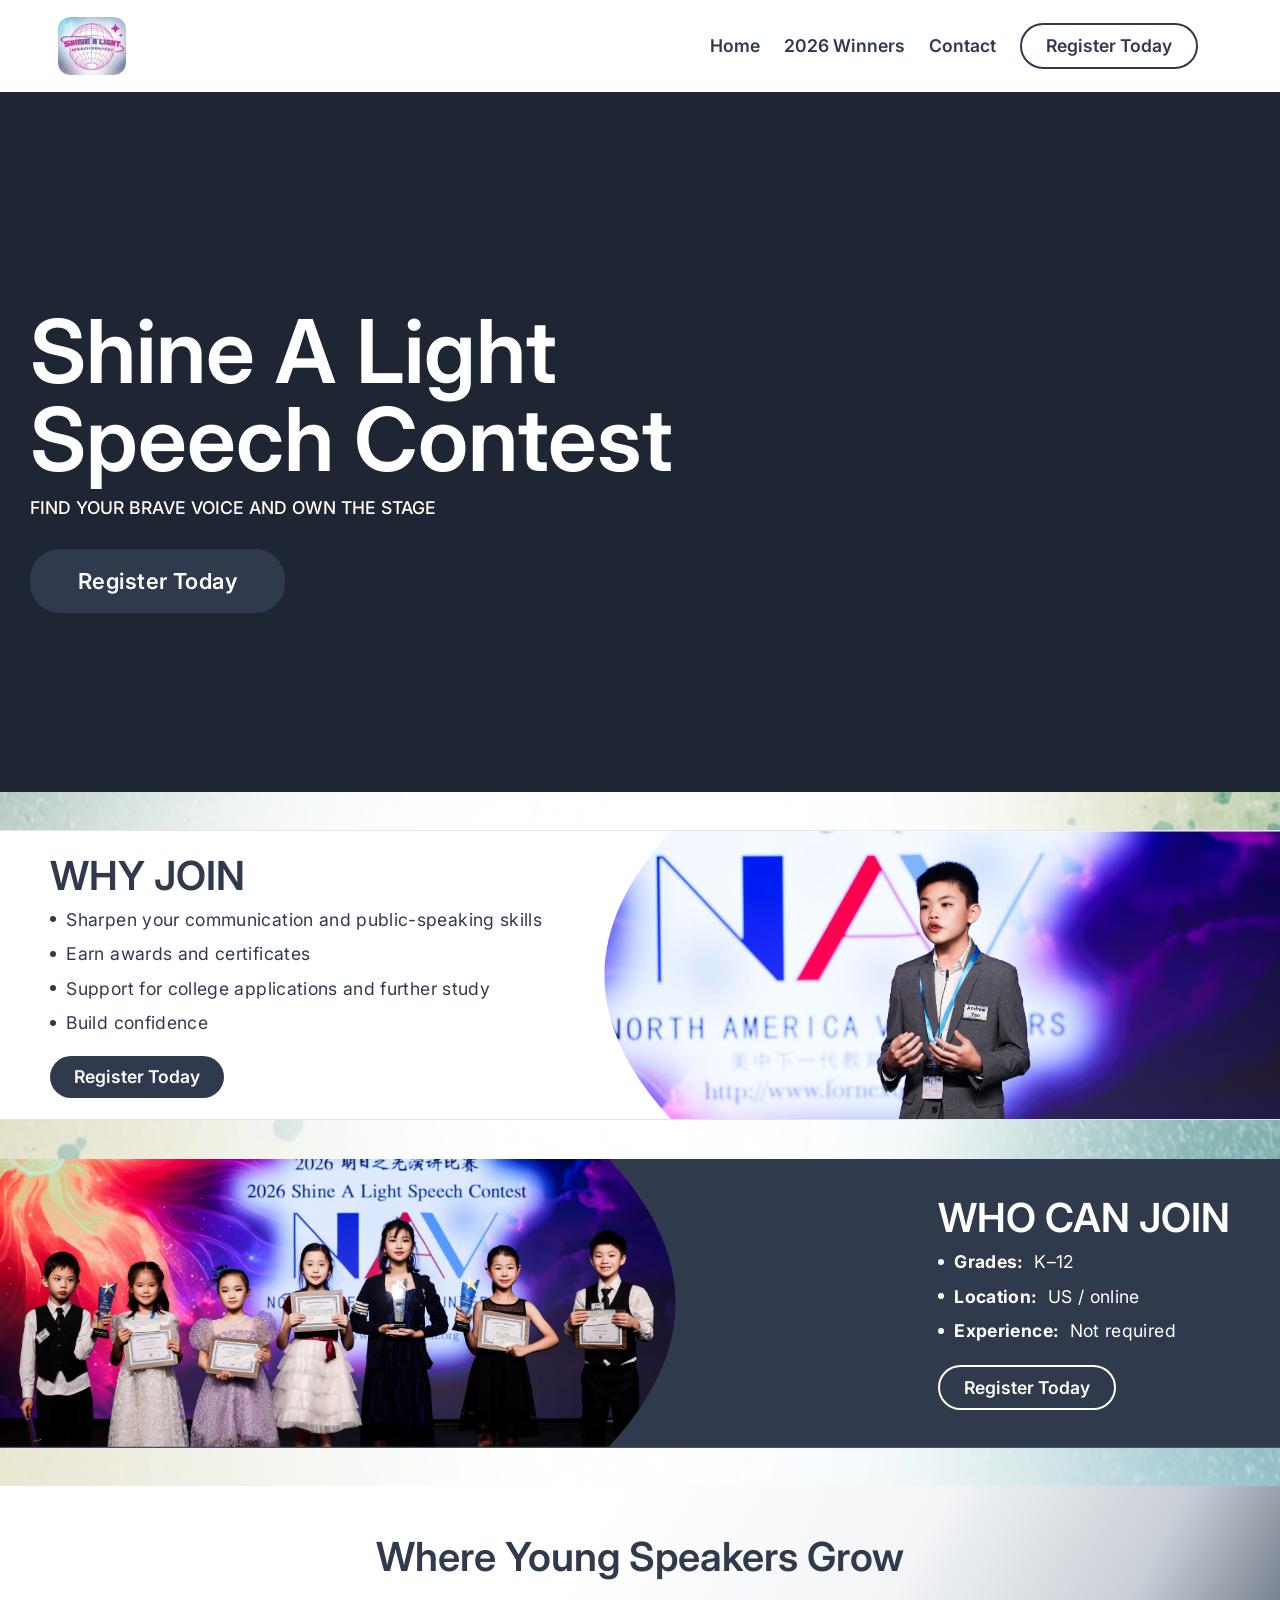
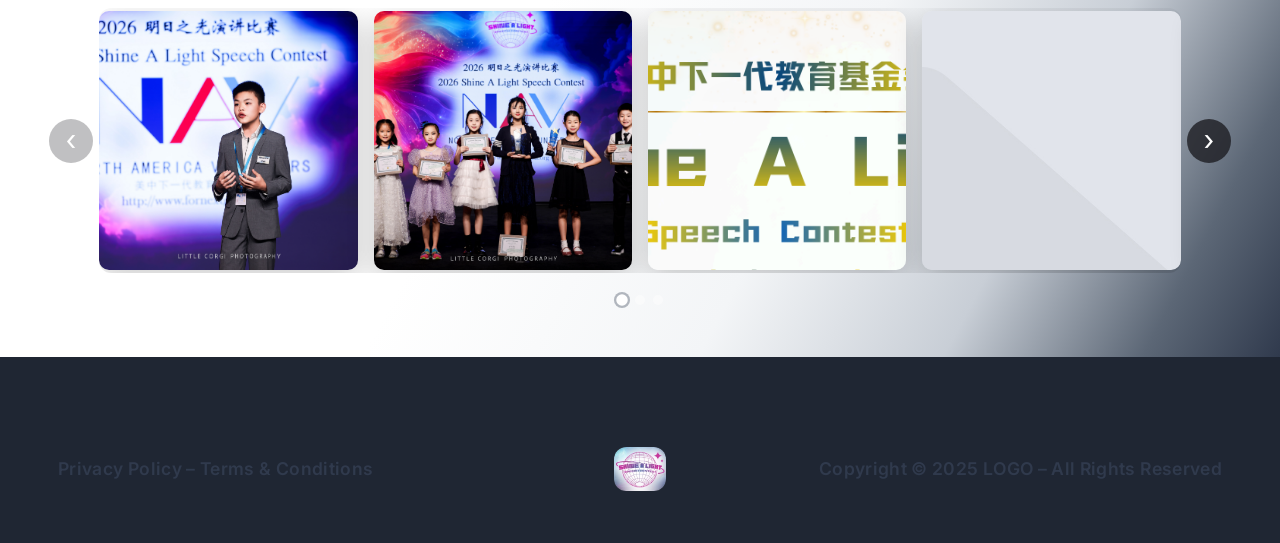
==== index.html @ bc873f7a "Initial commit" ====
<!DOCTYPE html>
<html lang="en">

<head>
  <meta charset="UTF-8" />
  <meta name="viewport" content="width=device-width, initial-scale=1.0" />
  <link rel="icon" type="image/png" href="img/favicon.png" />
  <title>HOME</title>
  <link rel="stylesheet" href="css/style.css" />
</head>

<body>
  <div class="wrapper">
    <header class="header">
      <div class="header__container">
        <a href="index.html" class="header__logo logo"><img src="img/logo.png" alt="2026 Shine A Light Speech Contest" /></a>
        <div class="header__navigation">
          <div class="header__menu menu">
            <nav class="menu__body">
              <nav class="menu__body">
                <ul class="menu__list">
                  <li class="menu__item"><a href="index.html" class="menu__link">Home</a></li>
                  <li class="menu__item"><a href="winners.html" class="menu__link">2026 Winners</a></li>
                  <li class="menu__item"><a href="contact.html" class="menu__link">Contact</a></li>
                </ul>
                <a href="#" class="actions-header__button">Register Today</a>
              </nav>
          </div>
          <div class="header__actions actions-header">
            <button type="button" class="menu__icon icon-menu"><span></span></button>
          </div>
        </div>
      </div>
    </header>
    <main class="page">
      <section class="page__main main">
        <div class="main__media" aria-hidden="true">
          <video class="main__video" autoplay muted loop playsinline preload="auto">
            <source src="videos/highlights.mp4" type="video/mp4" />
          </video>
        </div>
        <div class="main__container">
          <h1 class="main__title">Shine A Light<br />Speech Contest</h1>
          <h3 class="main__caption">Find your brave voice and own the stage</h3>
          <a href="#" class="main__button">Register Today</a>
        </div>
      </section>
      <section class="page__about about">
        <svg class="about__clip-svg" aria-hidden="true" focusable="false" width="0" height="0">
          <defs>
            <clipPath id="about-curve-split" clipPathUnits="objectBoundingBox">
              <path d="M 0.18 0 Q 0 0.5 0.18 1 L 1 1 L 1 0 Z" />
            </clipPath>
          </defs>
        </svg>
        <div class="about__split">
          <div class="about__text-panel">
            <div class="about__content">
              <h2 class="about__title title">WHY JOIN</h2>
              <div class="about__text">
                <ul class="about__list">
                  <li>Sharpen your communication and public-speaking skills</li>
                  <li>Earn awards and certificates</li>
                  <li>Support for college applications and further study</li>
                  <li>Build confidence</li>
                </ul>
              </div>
              <a href="#" class="about__button button">Register Today</a>
            </div>
          </div>
          <div class="about__visual">
            <div class="about__image">
              <img src="img/home/andrew_yan.jpg" alt="About" />
            </div>
          </div>
        </div>
      </section>
      <section class="page__about about about--media-left">
        <svg class="about__clip-svg" aria-hidden="true" focusable="false" width="0" height="0">
          <defs>
            <clipPath id="about-curve-split-mirror" clipPathUnits="objectBoundingBox">
              <path d="M 0 0 L 0 1 L 0.82 1 Q 1 0.5 0.82 0 Z" />
            </clipPath>
          </defs>
        </svg>
        <div class="about__split">
          <div class="about__text-panel">
            <div class="about__content">
              <h2 class="about__title title">WHO CAN JOIN</h2>
              <div class="about__text">
                <ul class="about__list">
                  <li><strong>Grades:</strong> K–12</li>
                  <li><strong>Location:</strong> US / online</li>
                  <li><strong>Experience:</strong> Not required</li>
                </ul>
              </div>
              <a href="#" class="about__button button">Register Today</a>
            </div>
          </div>
          <div class="about__visual">
            <div class="about__image">
              <img src="img/home/elementary_group.jpg" alt="Student group" />
            </div>
          </div>
        </div>
      </section>
      <section class="page__photowall photowall" data-photowall aria-labelledby="photowall-heading">
        <h2 class="photowall__title title" id="photowall-heading">Where Young Speakers Grow</h2>
        <div class="photowall__shell">
          <button type="button" class="photowall__arrow photowall__arrow--prev" data-photowall-prev aria-label="Previous slides">
            <span aria-hidden="true">‹</span>
          </button>
          <div class="photowall__viewport" data-photowall-viewport>
            <div class="photowall__track">
              <a href="#" class="photowall__slide">
                <img src="img/home/andrew_yan.jpg" alt="Contest moment" loading="lazy" width="800" height="800" />
                <span class="photowall__slide-hover" aria-hidden="true">
                  <span class="photowall__slide-caption">2025 Winners</span>
                </span>
              </a>
              <a href="#" class="photowall__slide">
                <img src="img/home/elementary_group.jpg" alt="Student speakers" loading="lazy" width="800" height="800" />
                <span class="photowall__slide-hover" aria-hidden="true">
                  <span class="photowall__slide-caption">Regional Finals</span>
                </span>
              </a>
              <a href="#" class="photowall__slide">
                <img src="img/home/shine_light_banner.png" alt="Shine A Light banner" loading="lazy" width="800" height="800" />
                <span class="photowall__slide-hover" aria-hidden="true">
                  <span class="photowall__slide-caption">Shine A Light</span>
                </span>
              </a>
              <a href="#" class="photowall__slide">
                <img src="img/home/hero_placeholder.jpg" alt="On stage" loading="lazy" width="800" height="800" />
                <span class="photowall__slide-hover" aria-hidden="true">
                  <span class="photowall__slide-caption">On Stage</span>
                </span>
              </a>
              <a href="#" class="photowall__slide">
                <img src="img/home/services_placeholder.jpg" alt="Event highlight" loading="lazy" width="800" height="800" />
                <span class="photowall__slide-hover" aria-hidden="true">
                  <span class="photowall__slide-caption">Behind the Scenes</span>
                </span>
              </a>
              <a href="#" class="photowall__slide">
                <img src="img/home/shine_programme.png" alt="Programme" loading="lazy" width="800" height="800" />
                <span class="photowall__slide-hover" aria-hidden="true">
                  <span class="photowall__slide-caption">Programme</span>
                </span>
              </a>
              <a href="#" class="photowall__slide">
                <img src="img/home/placeholder_about.jpg" alt="Community" loading="lazy" width="800" height="800" />
                <span class="photowall__slide-hover" aria-hidden="true">
                  <span class="photowall__slide-caption">Community</span>
                </span>
              </a>
              <a href="#" class="photowall__slide">
                <img src="img/home/andrew_yan.jpg" alt="Contest moment" loading="lazy" width="800" height="800" />
                <span class="photowall__slide-hover" aria-hidden="true">
                  <span class="photowall__slide-caption">Judges &amp; Mentors</span>
                </span>
              </a>
            </div>
          </div>
          <button type="button" class="photowall__arrow photowall__arrow--next" data-photowall-next aria-label="Next slides">
            <span aria-hidden="true">›</span>
          </button>
        </div>
        <div class="photowall__dots" data-photowall-dots role="group" aria-label="Gallery pages"></div>
      </section>
    </main>
    <footer class="footer">
      <div class="footer__container">
        <a href="#" class="footer__policy">Privacy Policy – Terms & Conditions</a>
        <a href="index.html" class="footer__logo logo"><img src="img/logo.png" alt="Shine A Light" /></a>
        <div class="footer__copyright">Copyright © 2025 LOGO – All Rights Reserved</div>
      </div>
    </footer>
  </div>
  <script src="js/script.js"></script>
</body>

</html>
---- css/style.css ----
@import url("reset.css");

@import url("https://fonts.googleapis.com/css?family=Inter:regular,500,600,700&display=swap");

/* ************COMMON************ */

.logo {
  font-weight: 700;
  font-size: 2.25rem;
}

.logo img {
  display: block;
  height: auto;
  max-height: 4.25rem;
  max-width: 4.25rem;
  width: auto;
  object-fit: contain;
  border-radius: 0.75rem;
  -webkit-mask-image: radial-gradient(
    ellipse 96% 96% at 50% 50%,
    #000 58%,
    rgba(0, 0, 0, 0.5) 80%,
    transparent 100%
  );
  mask-image: radial-gradient(
    ellipse 96% 96% at 50% 50%,
    #000 58%,
    rgba(0, 0, 0, 0.5) 80%,
    transparent 100%
  );
  -webkit-mask-repeat: no-repeat;
  mask-repeat: no-repeat;
  -webkit-mask-size: 100% 100%;
  mask-size: 100% 100%;
  filter: drop-shadow(0 0 10px rgba(255, 255, 255, 0.9))
    drop-shadow(0 0 24px rgba(168, 85, 247, 0.12));
}

.footer__logo img {
  max-height: 3.25rem;
  max-width: 3.25rem;
  margin: 0 auto;
}

html {
  min-height: 100%;
}

body {
  min-height: 100%;
  font-family: "Inter", sans-serif;
  font-size: 1.1rem;
  color: #303a4d;
  background-color: #1f2633;
  background-image: url("../img/home/background.png");
  background-position: center top;
  background-size: cover;
  background-repeat: no-repeat;
  background-attachment: fixed;
}

@media (max-width: 47.999rem) {
  body {
    background-attachment: scroll;
  }
}

[class*="__container"] {
  max-width: 72.624rem;
  margin: 0 auto;
  padding: 0 0.938rem;
}

.button {
  font-weight: 600;
  display: inline-block;
  padding: 0.75rem 1.5rem;
  border-radius: 30px;
  transition: all 0.3s;
  color: #fff;
  background-color: #303a4d;
}

.title {
  font-size: 3.5rem;
  font-weight: 600;
}

.wrapper {
  min-height: 100%;
  display: -webkit-box;
  display: -ms-flexbox;
  display: flex;
  -webkit-box-orient: vertical;
  -webkit-box-direction: normal;
  -ms-flex-direction: column;
  flex-direction: column;
  overflow: hidden;
}

/* ************HEADER************ */

.header {
  position: absolute;
  top: 0;
  left: 0;
  width: 100%;
  background: #fff;
  z-index: 1000;
}

.header__container {
  display: flex;
  align-items: center;
  justify-content: space-between;
  min-height: 5.75rem;
  flex-wrap: wrap;
  max-width: 74.624rem;
}

.header__logo {
  position: relative;
  z-index: 2;
  line-height: 0;
  font-size: 0;
}

.header__logo:focus-visible img {
  outline: 2px solid #303a4d;
  outline-offset: 2px;
}

.header__navigation {
  display: flex;
  align-items: center;
  gap: 1.5rem;
  flex-wrap: wrap;
}

.menu__body {
  display: flex;
  align-items: center;
  gap: 1.5rem;
}

.menu__link {
  font-weight: 600;
  position: relative;
}

.actions-header {
  display: flex;
  align-items: center;
  gap: 0.624rem;
}

.icon-menu {
  display: none;
}

.actions-header__button {
  font-weight: 600;
  display: inline-block;
  padding: 0.75rem 1.5rem;
  border: 2px solid #303a4d;
  border-radius: 30px;
  transition: all 0.3s;
  position: relative;
  z-index: 2;
}

/* ****************PAGES**************** */
.page__main {
  padding-bottom: 160px;
}

/* Home: breathing room before stacked sections (shows page background between bands) */
.page__main.main:not(.main_pages) {
  margin-bottom: clamp(1.25rem, 3vw, 2.5rem);
}

/* *****************HOME**************** */

.main {
  position: relative;
  overflow: hidden;
  min-height: 100vh;
  background-color: #1f2633;
}

/* Home hero video: slightly shorter than full viewport */
.main:not(.main_pages) {
  min-height: 88vh;
}

.main__media {
  position: absolute;
  inset: 0;
  z-index: 0;
}

.main__video {
  width: 100%;
  height: 100%;
  object-fit: cover;
  object-position: center;
}

.main__container {
  position: relative;
  z-index: 1;
  display: flex;
  flex-direction: column;
  justify-content: center;
  align-items: center;
  text-align: center;
  padding-top: 19.188rem;
}

.main:not(.main_pages) .main__container {
  align-items: flex-start;
  text-align: left;
  margin-left: 0.938rem;
  margin-right: auto;
}

.main:not(.main_pages) .main__title,
.main:not(.main_pages) .main__caption {
  color: #fff;
}

.main__caption {
  text-transform: uppercase;
  margin-bottom: 1rem;
  font-weight: 500;
}

.main__title {
  font-size: 5.5rem;
  font-weight: 600;
  margin-bottom: 2rem;
}

.main__title:has(+ .main__caption) {
  margin-bottom: 1rem;
}

.main__title + .main__caption {
  margin-bottom: 2rem;
}

.main__text {
  margin-bottom: 3.5rem;
  max-width: 33.375rem;
  line-height: 150%;
  letter-spacing: 0.02em;
}

.main__button {
  font-weight: 600;
  display: inline-block;
  padding: 1.25rem 3rem;
  border-radius: 30px;
  transition: all 0.3s;
  color: #fff;
  background-color: #303a4d;
  letter-spacing: 0.02em;
  font-size: 1.375rem;
  line-height: 110%;
}

.outro_home {
  background: url("../img/home/hero_placeholder.jpg") center / cover no-repeat;
}

/* **************** PHOTOWALL — horizontal carousel (home) **************** */
.page__photowall {
  margin-bottom: clamp(1.25rem, 3vw, 2.5rem);
  padding: 3rem 0 3.25rem;
  /* Mostly white; #303a4d only deepens toward the right */
  background: linear-gradient(
    118deg,
    #ffffff 0%,
    #ffffff 40%,
    #f3f5f7 62%,
    #c8ced6 78%,
    #5c6776 91%,
    #303a4d 100%
  );
  position: relative;
  overflow: hidden;
}

.photowall__title {
  text-align: center;
  margin: 0 auto 1.75rem;
  max-width: 74.624rem;
  padding: 0 1.25rem;
  color: #303a4d;
  font-size: clamp(1.75rem, 3.2vw, 2.5rem);
  font-weight: 600;
  line-height: 1.15;
}

.photowall__shell {
  position: relative;
  max-width: 74.624rem;
  margin: 0 auto;
  padding: 0 3.5rem;
  box-sizing: border-box;
}

.photowall__viewport {
  overflow-x: auto;
  overflow-y: hidden;
  scroll-snap-type: x mandatory;
  scroll-behavior: smooth;
  -webkit-overflow-scrolling: touch;
  scrollbar-width: none;
  border-radius: 12px;
}

.photowall__viewport::-webkit-scrollbar {
  display: none;
}

.photowall__track {
  display: flex;
  gap: 1rem;
  padding: 0.2rem 0;
}

.photowall__slide {
  position: relative;
  flex: 0 0 calc(25% - 0.75rem);
  min-width: 0;
  scroll-snap-align: start;
  scroll-snap-stop: always;
  border-radius: 10px;
  overflow: hidden;
  aspect-ratio: 1;
  box-shadow: 0 8px 28px rgba(0, 0, 0, 0.2);
  display: block;
  text-decoration: none;
  color: inherit;
  transition: box-shadow 0.35s ease, transform 0.35s ease;
}

@media (hover: hover) {
  .photowall__slide:hover {
    box-shadow:
      0 20px 48px rgba(0, 0, 0, 0.32),
      0 10px 24px rgba(48, 58, 77, 0.18),
      0 0 0 1px rgba(255, 255, 255, 0.12);
    transform: translateY(-4px) scale(1.02);
    z-index: 1;
  }

  .photowall__slide:hover .photowall__slide-hover {
    opacity: 1;
  }

  .photowall__slide:hover .photowall__slide-caption {
    transform: translateY(0);
  }

  .photowall__slide:hover img {
    transform: scale(1.06);
  }
}

.photowall__slide:focus-visible {
  outline: 3px solid #fff;
  outline-offset: 3px;
}

.photowall__slide:focus-visible .photowall__slide-hover {
  opacity: 1;
}

.photowall__slide:focus-visible .photowall__slide-caption {
  transform: translateY(0);
}

.photowall__slide img {
  width: 100%;
  height: 100%;
  object-fit: cover;
  display: block;
  transition: transform 0.45s ease;
}

.photowall__slide-hover {
  position: absolute;
  inset: 0;
  display: flex;
  align-items: flex-end;
  justify-content: center;
  text-align: center;
  padding: 1rem 0.75rem 1.1rem;
  background: linear-gradient(
    to top,
    rgba(48, 58, 77, 0.92) 0%,
    rgba(48, 58, 77, 0.45) 42%,
    transparent 72%
  );
  opacity: 0;
  transition: opacity 0.35s ease;
  pointer-events: none;
}

.photowall__slide-caption {
  font-weight: 600;
  font-size: clamp(0.78rem, 1.1vw, 0.95rem);
  line-height: 1.25;
  letter-spacing: 0.06em;
  text-transform: uppercase;
  color: #fff;
  text-shadow: 0 1px 12px rgba(0, 0, 0, 0.35);
  transform: translateY(10px);
  transition: transform 0.35s ease;
}

.photowall__arrow {
  position: absolute;
  top: 50%;
  transform: translateY(-50%);
  z-index: 2;
  width: 2.75rem;
  height: 2.75rem;
  border: none;
  border-radius: 50%;
  background: rgba(28, 28, 32, 0.78);
  color: #fff;
  font-size: 1.85rem;
  line-height: 1;
  padding-bottom: 0.15rem;
  cursor: pointer;
  display: flex;
  align-items: center;
  justify-content: center;
  transition: background 0.2s ease, opacity 0.2s ease;
}

.photowall__arrow:hover {
  background: rgba(28, 28, 32, 0.92);
}

.photowall__arrow--prev {
  left: 0.35rem;
}

.photowall__arrow--next {
  right: 0.35rem;
}

.photowall__arrow:disabled {
  opacity: 0.35;
  cursor: not-allowed;
}

.photowall__dots {
  display: flex;
  justify-content: center;
  flex-wrap: wrap;
  gap: 0.5rem;
  margin-top: 1.35rem;
  padding: 0 1rem;
}

.photowall__dot {
  width: 10px;
  height: 10px;
  border-radius: 50%;
  border: none;
  padding: 0;
  background: rgba(255, 255, 255, 0.42);
  cursor: pointer;
  transition: background 0.2s ease, transform 0.2s ease, box-shadow 0.2s ease;
}

.photowall__dot:hover {
  background: rgba(255, 255, 255, 0.88);
}

.photowall__dot[aria-current="true"] {
  background: #ffffff;
  box-shadow: 0 0 0 2px rgba(48, 58, 77, 0.35);
  transform: scale(1.15);
}

@media (max-width: 62.6875rem) {
  .photowall__slide {
    flex: 0 0 calc(33.333% - 0.67rem);
  }
}

@media (max-width: 47.999rem) {
  .page__photowall {
    padding: 2.25rem 0 2.75rem;
  }

  .photowall__title {
    margin-bottom: 1.25rem;
    padding: 0 0.938rem;
  }

  .photowall__shell {
    padding: 0 2.85rem;
  }

  .photowall__slide {
    flex: 0 0 min(20rem, 82vw);
    scroll-snap-align: center;
  }

  .photowall__arrow {
    width: 2.4rem;
    height: 2.4rem;
    font-size: 1.55rem;
  }
}

/* ************ABOUT (home section blocks) **************** */

.about__clip-svg {
  position: absolute;
  width: 0;
  height: 0;
  overflow: hidden;
}

.page__about {
  position: relative;
  overflow: hidden;
  background-color: #fff;
  border-top: 1px solid rgba(225, 228, 235, 0.9);
  border-bottom: 1px solid rgba(225, 228, 235, 0.9);
  margin-bottom: clamp(1.25rem, 3vw, 2.5rem);
}

.page__about + .page__about {
  border-top: none;
}

/* WHO CAN JOIN: full band behind text + image curve (all non-photo area) */
.page__about.about--media-left {
  background-color: #303a4d;
  border-top-color: rgba(255, 255, 255, 0.12);
  border-bottom-color: rgba(255, 255, 255, 0.12);
}

/* Image on the left; curve on the image’s right edge (mirror of default about) */
.about--media-left .about__visual {
  right: auto;
  left: 0;
}

.about--media-left .about__image {
  -webkit-clip-path: url(#about-curve-split-mirror);
  clip-path: url(#about-curve-split-mirror);
}

.about--media-left .about__text-panel {
  margin-left: auto;
  padding-top: 1.5rem;
  padding-bottom: 1.5rem;
  padding-left: clamp(1rem, 3vw, 1.75rem);
  padding-right: max(0.75rem, calc((100vw - 72.624rem) / 2 + 0.938rem - 1.5rem));
  color: #fff;
}

.about--media-left .about__title,
.about--media-left .about__text,
.about--media-left .about__list {
  color: #fff;
}

.about--media-left .about__list li::before {
  background-color: #fff;
}

.about--media-left .about__button {
  color: #fff;
  background-color: transparent;
  border: 2px solid #fff;
}

.about--media-left .about__button:hover {
  color: #303a4d;
  background-color: #fff;
}

.about__split {
  position: relative;
  display: flex;
  align-items: center;
  min-height: clamp(13rem, 32vh, 24rem);
  max-width: 100%;
}

.about__text-panel {
  position: relative;
  z-index: 1;
  box-sizing: border-box;
  /* Wider than before: was min(30rem, 46vw); 30rem capped lines too early on large screens */
  max-width: min(42rem, 46vw);
  padding-top: 1.25rem;
  padding-bottom: 1.25rem;
  /* Nudge block left vs site grid */
  padding-left: max(0.75rem, calc((100vw - 72.624rem) / 2 + 0.938rem - 1.5rem));
  padding-right: 1.5rem;
}

.about__visual {
  position: absolute;
  top: 0;
  right: 0;
  bottom: 0;
  width: min(58%, 52.5rem);
}

.about__image {
  width: 100%;
  height: 100%;
  -webkit-clip-path: url(#about-curve-split);
  clip-path: url(#about-curve-split);
}

.about__image img {
  width: 100%;
  height: 100%;
  object-fit: cover;
  object-position: center;
}

.about__title {
  margin-bottom: 0.5rem;
  font-size: clamp(1.75rem, 3.2vw, 2.5rem);
  line-height: 1.15;
}

.about__text {
  letter-spacing: 0.02em;
  line-height: 1.5;
  margin-bottom: 1.25rem;
  width: 100%;
  text-align: left;
}

.about__text p:not(:last-child) {
  margin-bottom: 0.75rem;
}

.about__list {
  margin: 0;
  padding: 0;
  list-style: none;
  display: flex;
  flex-direction: column;
  gap: 0.5rem;
}

.about__list li {
  display: flex;
  align-items: flex-start;
  gap: 0.65rem;
  padding: 0;
}

.about__list li::before {
  content: "";
  flex: 0 0 auto;
  width: 0.375rem;
  height: 0.375rem;
  margin-top: 0.55em;
  border-radius: 50%;
  background-color: #303a4d;
}

/* ************** 2026 WINNERS HERO (winners.html) **************** */

.main_winners {
  background:
    linear-gradient(to top, rgba(16, 20, 28, 0.88) 0%, rgba(16, 20, 28, 0.42) 42%, transparent 72%),
    url("../img/winners/winners_2026_group.png") center / cover no-repeat;
}

.main_winners .main__container_pages {
  box-sizing: border-box;
  min-height: 676px;
  justify-content: center;
  padding-top: clamp(13rem, 32vh, 19rem);
  padding-bottom: 2.75rem;
}

.main_winners .main__title,
.main_winners .main__text_pages {
  color: #fff;
  text-shadow: 0 1px 3px rgba(0, 0, 0, 0.45);
}

.services {
  background-color: #e1e4eb;
}

.services__container {
  padding-top: 8.75rem;
  padding-bottom: 8.75rem;
}

.services__title {
  text-align: center;
  margin-bottom: 5rem;
}

.services__row {
  display: grid;
  grid-template-columns: repeat(3, 1fr);
  gap: 1.5rem;
}

.item-services {
  display: flex;
  flex-direction: column;
  align-items: start;
  min-height: 100%;
}

.item-services__image {
  margin-bottom: 2rem;
  max-width: 360px;
  height: 421px;
}

.item-services__image img {
  max-width: 100%;
  height: 100%;
  object-fit: cover;
  border-radius: 16px;
}

.item-services__title {
  font-size: 1.5rem;
  font-weight: 600;
  margin-bottom: 0.75rem;
}

.item-services__text {
  max-width: 21.5rem;
  line-height: 150%;
  margin-bottom: 2rem;
  flex-grow: 1;
  letter-spacing: 0.02em;
}

.item-services__button {
  background-color: inherit;
  border: 2px solid #303a4d;
  color: #303a4d;
}

.outro_services {
  background: url("../img/services/hero_placeholder.jpg") center / cover no-repeat;
}

/* ************TESTIMONIAL**************** */

.testimonial__container {
  display: flex;
  justify-content: center;
  align-items: center;
  text-align: center;
  flex-direction: column;
  padding-top: 8.75rem;
  padding-bottom: 8.75rem;
}

.testiomonial__caption {
  margin-bottom: 4rem;
  font-weight: 600;
  text-transform: uppercase;
}

.testimonial__title {
  margin-bottom: 4rem;
  font-size: 2rem;
  max-width: 40.75rem;
  line-height: 136%;
  font-weight: 500;
}

.item-testimonial__image {
  max-width: 64px;
  margin: 0 auto;
  margin-bottom: 1.063rem;
  height: 64px;
}

.item-testimonial__image img {
  width: 100%;
  height: 100%;
  object-fit: cover;
  border-radius: 50%;
}

.item-testimonial__title {
  margin-bottom: 0.25rem;
  font-weight: 600;
}

.item-testimonial__caption {
  font-size: 0.938rem;
}

/* ****************OUTRO**************** */

.outro__container {
  padding-top: 8.75rem;
  padding-bottom: 8.75rem;
  display: flex;
  flex-direction: column;
  justify-content: center;
  align-items: center;
  text-align: center;
}

.outro__title {
  margin-bottom: 1.25rem;
}

.outro__text {
  max-width: 33.625rem;
  line-height: 150%;
  margin-bottom: 2.5rem;
  letter-spacing: 0.02em;
}

.outro__button {
  padding: 1.25rem 3rem;
}

/* ****************FOOTER**************** */

.footer {
  line-height: 150%;
}

.footer__container {
  padding-top: 3.25rem;
  padding-bottom: 3.25rem;
  max-width: 74.624rem;
  display: grid;
  grid-template-columns: 1fr auto 1fr;
  align-items: center;
}

.footer__policy {
  font-weight: 600;
  letter-spacing: 0.02em;
  justify-self: start;
}

.footer__logo {
  justify-self: center;
}

.footer__copyright {
  font-weight: 600;
  letter-spacing: 0.02em;
  justify-self: end;
}

/* ****************ABOUT PAGE**************** */
.main__text_pages {
  max-width: 37.5rem;
}

.main__container_pages {
  padding-top: 300px;
}

.main_pages {
  min-height: 676px !important;
}

/* ****************SERVICES PAGE**************** */
.services-page__container {
  padding-top: 160px;
}

.services-page__item {
  margin-bottom: 132px;
}

.services-page__item:not(:last-child) {
  padding-bottom: 132px;
  margin-bottom: 132px;
  border-bottom: 1px solid rgba(48, 58, 77, 0.4);
}

.services-page__column {
  display: flex;
  align-items: center;
  gap: 97px;
}

.services-page__title {
  margin-bottom: 24px;
}

.services-page__text {
  margin-bottom: 56px;
  max-width: 480px;
  font-size: 18px;
  line-height: 150%;
  letter-spacing: 0.02em;
}

.services-page__text p:not(:last-child) {
  margin-bottom: 20px;
}

.services-page__img {
  max-width: 552px;
  height: 614px;
}

.services-page__img img {
  width: 100%;
  height: 100%;
  object-fit: cover;
  border-radius: 16px;
}

/* **************** 2026 WINNERS (winners.html) **************** */
.winners-page {
  background-color: #fff;
}

.winners-page__container {
  max-width: 48rem;
  margin: 0 auto;
  padding: 4rem 0.938rem 8rem;
}

.winners-page__division {
  margin-bottom: 3.5rem;
}

.winners-page__division:last-child {
  margin-bottom: 0;
}

.winners-page__division-title {
  font-size: clamp(1.75rem, 3vw, 2.25rem);
  margin-bottom: 1.25rem;
  padding-bottom: 0.75rem;
  border-bottom: 2px solid #e1e4eb;
  color: #303a4d;
}

.winners-page__list {
  margin: 0;
  padding: 0;
  list-style: none;
}

.winners-page__list li {
  padding: 0.65rem 0;
  border-bottom: 1px solid rgba(225, 228, 235, 0.9);
  font-size: 1.05rem;
  line-height: 1.45;
  letter-spacing: 0.02em;
  color: #303a4d;
}

.winners-page__list li:last-child {
  border-bottom: none;
}

.winners-page__name {
  font-weight: 600;
}

.winners-page__award {
  font-weight: 500;
  color: #4a5568;
}

@media (max-width: 47.999rem) {
  .winners-page__container {
    padding-top: 3rem;
    padding-bottom: 5rem;
  }
}

/* ****************CONTACT PAGE****************/

.main_contact {
  background: url("../img/contact/background_placeholder.png") center / cover no-repeat;
}

.contact__container {
  display: flex;
  justify-content: space-between;
  gap: 109px;
  padding-top: 140px;
  padding-bottom: 140px;
}

.contact__title {
  margin-bottom: 48px;
  font-weight: 600;
  line-height: 110%;
  font-size: 40px;
}

.connect-contact {
  display: flex;
  flex-direction: column;
  align-items: start;
  row-gap: 32px;
  margin-bottom: 40px;
  padding-bottom: 40px;
  border-bottom: 1px solid #e1e4eb;
}

.connect-contact__item {
  display: inline-flex;
  align-items: center;
  gap: 24px;
}

.connect-contant__type {
  margin-bottom: 4px;
  font-size: 18px;
  font-weight: 600;
  letter-spacing: 0.04em;
  line-height: 110%;
  text-transform: uppercase;
}

.connect-contact__label {
  font-size: 22px;
  line-height: 150%;
  letter-spacing: 0.02em;
}

.contact__links {
  display: flex;
  align-items: center;
  gap: 12px;
}

.contact__text {
  max-width: 545px;
  font-size: 18px;
  line-height: 150%;
}

.contact__text p:not(:last-child) {
  margin-bottom: 15px;
}

iframe {
  width: 100vw;
  height: 482px;
  filter: grayscale(100%);
}

/* **************REVIEWS PAGE**************** */
.reviews__container {
  padding-top: 160px;
  padding-bottom: 160px;
}

.reviews__row {
  display: grid;
  grid-template-columns: repeat(3, 1fr);
  column-gap: 24px;
  row-gap: 96px;
}

.reviews__column {
  border: 1px solid #e1e4eb;
  border-radius: 8px;
}

.reviews__item {
  padding-top: 48px;
  padding-bottom: 56px;
  padding-right: 32px;
  padding-left: 32px;
}

.item-reviews {
  text-align: center;
  display: flex;
  flex-direction: column;
  justify-content: center;
  align-items: center;
}

.item-reviews__img {
  max-width: 46px;
  height: 36px;
  margin: 0 auto;
  margin-bottom: 46px;
}

.item-reviews__img img {
  width: 100%;
  height: 100%;
  object-fit: cover;
}

.item-reviews__text {
  margin-bottom: 40px;
  font-size: 18px;
  letter-spacing: 0.02em;
  line-height: 150%;
}

.item-reviews__author {
  font-weight: 600;
  font-size: 18px;
  letter-spacing: 0.01em;
  margin-bottom: 10px;
}

.item-reviews__geo {
  font-size: 14px;
  letter-spacing: 0.002em;
}

/* ******************PRICING PAGE******************** */
.pricing__container {
  padding-top: 140px;
  padding-bottom: 140px;
  display: flex;
  flex-direction: column;
  justify-content: center;
  align-items: center;
}

.pricing__caption {
  font-size: 24px;
  font-weight: 600;
  margin-bottom: 12px;
  letter-spacing: 4%;
}

.pricing__title {
  font-weight: 600;
  font-size: 72px;
  margin-bottom: 24px;
}

.pricing__text {
  font-size: 22px;
  letter-spacing: 2%;
  margin-bottom: 88px;
}

.pricing__row {
  display: flex;
  align-items: start;
  gap: 24px;
}

.pricing__column {
  border: 2px solid #e1e4eb;
  border-radius: 8px;
}

.pricing__item {
  padding: 40px;
  padding-bottom: 48px;
}

.item-pricing__info {
  padding-bottom: 32px;
  border-bottom: 1px solid #e1e4eb;
  margin-bottom: 32px;
}

.item-pricing__label {
  font-weight: 600;
  font-size: 18px;
  letter-spacing: 1%;
  margin-bottom: 16px;
}

.item-pricing__cost {
  font-size: 72px;
  font-weight: 600;
  margin-bottom: 16px;
}

.item-pricing__list {
  margin-bottom: 64px;
}

.item-pricing__item {
  display: flex;
  align-items: center;
  gap: 6px;
}

.item-pricing__item::before {
  content: "";
  background: url("../img/pricing/check.svg") 0 0 no-repeat;
  width: 16px;
  height: 18px;
}

.item-pricing__item:not(:last-child) {
  margin-bottom: 12px;
}

.item-pricing__button {
  display: inline-block;
  font-size: 22px;
  letter-spacing: 2%;
  font-weight: 600;
  color: #fff;
  padding: 20px 82px;
  background-color: #303a4d;
  border-radius: 64px;
}

.team {
  background-color: #e1e4eb;
}

.team__container {
  padding-top: 140px;
  padding-bottom: 140px;
  display: flex;
  flex-direction: column;
  justify-content: center;
  align-items: center;
}

.team__title {
  text-align: center;
  margin-bottom: 96px;
  max-width: 483px;
}

.team__row {
  display: grid;
  column-gap: 24px;
  row-gap: 96px;
  grid-template-columns: repeat(3, 1fr);
}

.team__item {
  display: flex;
  flex-direction: column;
  justify-content: center;
  align-items: center;
}

.item-team__img {
  max-width: 360px;
  height: 363px;
  margin-bottom: 40px;
}

.item-team__img img {
  width: 100%;
  height: 100%;
  border-radius: 8px;
  object-fit: cover;
}

.item-team__name {
  max-width: 186px;
  font-size: 32px;
  font-weight: 600;
  line-height: 120%;
  text-align: center;
  margin-bottom: 12px;
}

.item-team__role {
  display: flex;
  align-items: center;
  gap: 6px;
  margin-bottom: 26px;
  letter-spacing: 2%;
}

.item-team__role span {
  display: flex;
  align-items: center;
  gap: 6px;
}

.item-team__role span::after {
  content: "";
  background: url("../img/team/icons/star.svg") 0 0 no-repeat;
  width: 12px;
  height: 12px;
}

.item-team__text {
  font-size: 16px;
  text-align: center;
  letter-spacing: 2%;
  line-height: 150%;
  max-width: 328px;
  margin-bottom: 20px;
}

.item-team__icons {
  display: flex;
  align-items: center;
  gap: 12px;
}

/* *************FAQ PAGE************** */
.faqs__container {
  padding-top: 140px;
  padding-bottom: 140px;
}

.faqs__title {
  text-align: center;
  margin-bottom: 80px;
}

.spollers-faq__item {
  width: 100%;
}

.spollers-faq__item:not(:last-child) {
  margin-bottom: 24px;
}

.spollers-faq__button {
  display: inline-block;
  border: 2px solid #e1e4eb;
  display: flex;
  align-items: center;
  justify-content: space-between;
  width: 100%;
  border-radius: 8px;
}

.spollers-faq__button span {
  padding-left: 40px;
  padding-top: 32px;
  padding-bottom: 32px;
  font-weight: 600;
}

.spollers-faq__button img {
  padding-right: 34.5px;
}

.spollers-faq__text {
  max-height: 0;
  overflow: hidden;
  width: 100%;
  display: block;
}

.spollers-faq__item.active .spollers-faq__text {
  max-height: 1000px;
  max-height: calc(1000px + 16px);
}

.spollers-faq__item.active .spollers-faq__button {
  border-bottom: none;
  border-radius: 8px 8px 0px 0px;
}

.spollers-faq__item.active .spollers-faq__button span {
  padding-bottom: 32px;
}

.spollers-faq__item.active .spollers-faq__button img {
  transform: translate(-34px, 0px) rotate(180deg);
}

.spollers-faq__inner {
  padding-top: 20px;
  padding-left: 40px;
  border: 2px solid #e1e4eb;
  border-radius: 0px 0px 8px 8px;
  line-height: 150%;
  padding-bottom: 20px;
  border-top: none;
  padding-right: 100px;
}

/* ****************TEAM PAGE**************** */
.director__container {
  padding-top: 140px;
  padding-bottom: 140px;
  display: flex;
  align-items: center;
  gap: 96px;
}

.director__title {
  margin-bottom: 16px;
}

.director__role {
  font-size: 22px;
  letter-spacing: 2%;
  margin-bottom: 40px;
}

.director__text {
  letter-spacing: 2%;
  line-height: 150%;
  max-width: 480px;
}

.director__text p:not(:last-child) {
  margin-bottom: 20px;
}

.director__img {
  max-width: 552px;
  height: 614px;
}

.director__img img {
  width: 100%;
  height: 100%;
  object-fit: cover;
  border-radius: 16px;
}

/* ****************GALLERY**************** */
.gallery__container {
  padding-bottom: 140px;
  padding-top: 140px;
}

.gallery__row {
  display: grid;
  grid-template-columns: repeat(3, 1fr);
  column-gap: 24px;
  row-gap: 96px;
  margin-bottom: 96px;
  justify-items: center;
}

.gallery__item {
  max-width: 360px;
  height: 407px;
}

.gallery__item img {
  width: 100%;
  height: 100%;
  object-fit: cover;
  border-radius: 16px;
}

.gallery__paggination {
  display: flex;
  align-items: center;
  justify-content: center;
  align-items: center;
  gap: 42px;
}

.gallery__paggination button:first-child {
  transform: translate(0px, 5px);
}

.gallery__paggination button:last-child {
  transform: rotate(-180deg) translate(0px, 5px);
}

.gallery_active {
  color: #fff;
  padding: 10px 15px;
  background-color: #303a4d;
  border-radius: 100px;
  display: inline-block;
}

/* ****************RESOURCES**************** */
.resources__container {
  padding-top: 140px;
  padding-bottom: 140px;
  display: grid;
  grid-template-columns: repeat(3, 1fr);
  column-gap: 24px;
  row-gap: 96px;
  justify-items: center;
}

.resources__img {
  max-width: 360px;
  height: 330px;
  margin-bottom: 32px;
}

.resources__img img {
  width: 100%;
  height: 100%;
  object-fit: cover;
  border-radius: 12px;
}

.resources__title {
  font-weight: 600;
  font-size: 24px;
  margin-bottom: 12px;
}

.resources__text {
  letter-spacing: 2%;
  line-height: 150%;
  max-width: 243px;
  margin-bottom: 32px;
}

.resources__button {
  background-color: #fff;
  color: #303a4d;
  font-weight: 600;
  letter-spacing: 2%;
  border: 2px solid #303a4d;
  border-radius: 64px;
}

/* ****************ADAPTIVE**************** */

@media (max-width: 992px) {
  .services__row {
    grid-template-columns: 1fr;
    gap: 6rem;
    justify-items: center;
  }

  .item-services {
    text-align: center;
    align-items: center;
  }

  .page__main {
    padding-bottom: 80px;
  }

  .page__main.main:not(.main_pages) {
    margin-bottom: clamp(1rem, 2.5vw, 1.75rem);
  }

  .page__about {
    margin-bottom: clamp(1rem, 2.5vw, 1.75rem);
  }
}

@media (min-width: 47.999rem) {
  .menu__list {
    display: flex;
    align-items: center;
    gap: 1.5rem;
    flex-wrap: wrap;
  }
}

@media (max-width: 995px) {
  .item-pricing__button {
    font-size: 19px;
  }
}

@media (max-width: 62.6875rem) {
  .resources__container {
    padding-top: 70px;
    padding-bottom: 70px;
    grid-template-columns: repeat(2, 1fr);
  }

  .gallery__paggination {
    gap: 27px;
  }

  .gallery__row {
    grid-template-columns: repeat(2, 1fr);
  }

  .team__row {
    grid-template-columns: repeat(2, 1fr);
    row-gap: 30px;
  }

  .director__container {
    flex-direction: column;
    padding-top: 70px;
    padding-bottom: 70px;
    gap: 10px;
    text-align: center;
  }

  .item-pricing {
    padding: 20px;
    padding-bottom: 30px;
  }

  .pricing__title {
    font-size: 39px;
  }

  .pricing__text {
    margin-bottom: 25px;
  }

  .item-pricing__button {
    padding: 16px 42px;
  }

  .footer__container {
    display: flex;
    flex-direction: column;
    align-items: center;
    padding: 2rem;
  }

  .footer__policy,
  .footer__copyright {
    justify-self: center;
    text-align: center;
    margin: 0.5rem 0;
  }

  .footer__logo {
    margin-bottom: 1rem;
  }

  .services-page__column {
    gap: 30px;
    font-size: 15px;
  }

  .services-page__title {
    font-size: 29px;
  }

  .reviews__row {
    grid-template-columns: repeat(2, 1fr);
    row-gap: 30px;
    column-gap: 10px;
  }

  .reviews__item {
    padding-left: 20px;
    padding-right: 20px;
    padding-bottom: 20px;
    padding-top: 20px;
    display: inline-block;
  }

  .item-reviews__text {
    font-size: 16px;
  }

  .item-reviews__author {
    font-size: 16px;
  }
}

@media (max-width: 47.999rem) {
  .spollers-faq__item.active .spollers-faq__button img {
    transform: translate(-10px, -10px) rotate(180deg);
  }

  .spollers-faq__button span {
    padding-top: 15px;
    padding-left: 10px;
    padding-bottom: 15px;
    font-weight: 600;
    font-size: 14px;
  }

  .spollers-faq__button img {
    padding-right: 10px;
  }

  .spollers-faq__inner {
    font-size: 16px;
    padding-left: 10px;
    line-height: 130%;
  }

  .pricing__container {
    text-align: center;
    padding-top: 70px;
    padding-bottom: 70px;
  }

  .pricing__row {
    flex-direction: column;
    justify-content: center;
    align-items: center;
  }

  .item-pricing__button {
    font-size: 17px;
    padding: 15px 32px;
  }

  .reviews__container {
    padding-top: 80px;
    padding-bottom: 80px;
  }

  .icon-menu {
    display: block;
    position: relative;
    -webkit-box-flex: 0;
    -ms-flex: 0 0 1.875rem;
    flex: 0 0 1.875rem;
    width: 1.875rem;
    height: 1.125rem;
    cursor: pointer;
    z-index: 5;
  }

  .icon-menu span,
  .icon-menu::before,
  .icon-menu::after {
    content: "";
    -webkit-transition: all 0.3s ease 0s;
    -o-transition: all 0.3s ease 0s;
    transition: all 0.3s ease 0s;
    right: 0;
    position: absolute;
    width: 100%;
    height: 0.125rem;
    background-color: #000;
  }

  .icon-menu::before {
    top: 0;
  }

  .icon-menu::after {
    bottom: 0;
  }

  .contact__container {
    flex-direction: column;
    padding-top: 80px;
    gap: 50px;
    padding-bottom: 80px;
  }

  .icon-menu span {
    top: calc(50% - 0.0625rem);
  }

  .menu-open .icon-menu span {
    width: 0;
  }

  .menu-open .icon-menu::before {
    top: calc(50% - 0.0625rem);
    -webkit-transform: rotate(-45deg);
    -ms-transform: rotate(-45deg);
    transform: rotate(-45deg);
  }

  .menu-open .icon-menu::after {
    bottom: calc(50% - 0.0625rem);
    -webkit-transform: rotate(45deg);
    -ms-transform: rotate(45deg);
    transform: rotate(45deg);
  }

  .menu__body {
    background-color: #fff;
    position: fixed;
    top: 0;
    left: -100%;
    width: 100%;
    height: 100%;
    padding: 9.375rem 0.938rem 1.875rem 0.938rem;
    overflow: auto;
    flex-direction: column;
    row-gap: 5rem;
  }

  .menu__body::before {
    content: "";
    position: fixed;
    top: 0;
    left: -100%;
    width: 100%;
    min-height: 5.75rem;
    background-color: #fff;
    border-bottom: 1px solid #000;
    z-index: 2;
  }

  .menu-open .menu__body {
    left: 0;
  }

  .menu-open .menu__body::before {
    left: 0;
  }

  .menu__item {
    text-align: center;
  }

  .menu__item:not(:last-child) {
    margin-bottom: 1.563rem;
  }

  .menu__link {
    font-size: 2rem;
  }

  .actions-header__button {
    padding: 0.75rem;
  }

  .main__container {
    padding-top: 12.5rem;
  }

  .main__container_pages {
    padding-top: 290px;
  }

  .main__title {
    font-size: 3rem;
  }

  .title {
    font-size: 2rem;
  }

  .about__split {
    min-height: 0;
    padding-bottom: 2.5rem;
    flex-direction: column;
  }

  .about__text-panel {
    max-width: 100%;
    padding-top: 2.5rem;
    padding-bottom: 0.75rem;
    padding-left: 0.938rem;
    padding-right: 0.938rem;
  }

  .about__visual {
    position: relative;
    min-height: 18vh;
    margin: 0 -0.938rem;
    width: calc(100% + 1.876rem);
  }

  .about__image {
    min-height: 18vh;
    -webkit-clip-path: none;
    clip-path: none;
  }

  .about--media-left .about__text-panel {
    margin-left: 0;
    order: 2;
  }

  .about--media-left .about__visual {
    order: 1;
  }

  .about__content {
    display: flex;
    flex-direction: column;
    justify-content: center;
    align-items: center;
    text-align: center;
  }

  .services__container {
    padding-top: 4.375rem;
    padding-bottom: 4.375rem;
  }

  .testimonial__title {
    font-size: 1.5rem;
    margin-bottom: 2rem;
  }

  .testiomonial__caption {
    margin-bottom: 2rem;
  }

  .outro__container {
    padding-top: 4.375rem;
    padding-bottom: 4.375rem;
  }

  .logo {
    font-size: 1rem;
  }

  .services-page__column {
    flex-direction: column;
    justify-content: center;
    align-items: center;
    text-align: center;
    font-size: 20px;
    gap: 4rem;
  }
}

@media (max-width: 61.936rem) {
  .footer__container {
    flex-direction: column;
    justify-content: center;
    align-items: center;
    text-align: center;
    row-gap: 0.938rem;
  }

  .logo {
    font-size: 2rem;
  }
}

@media (max-width: 530px) {
  .reviews__row {
    grid-template-columns: 1fr;
  }

  .team__row {
    grid-template-columns: 1fr;
  }

  .gallery__row {
    grid-template-columns: 1fr;
  }

  .resources__container {
    grid-template-columns: 1fr;
  }
}
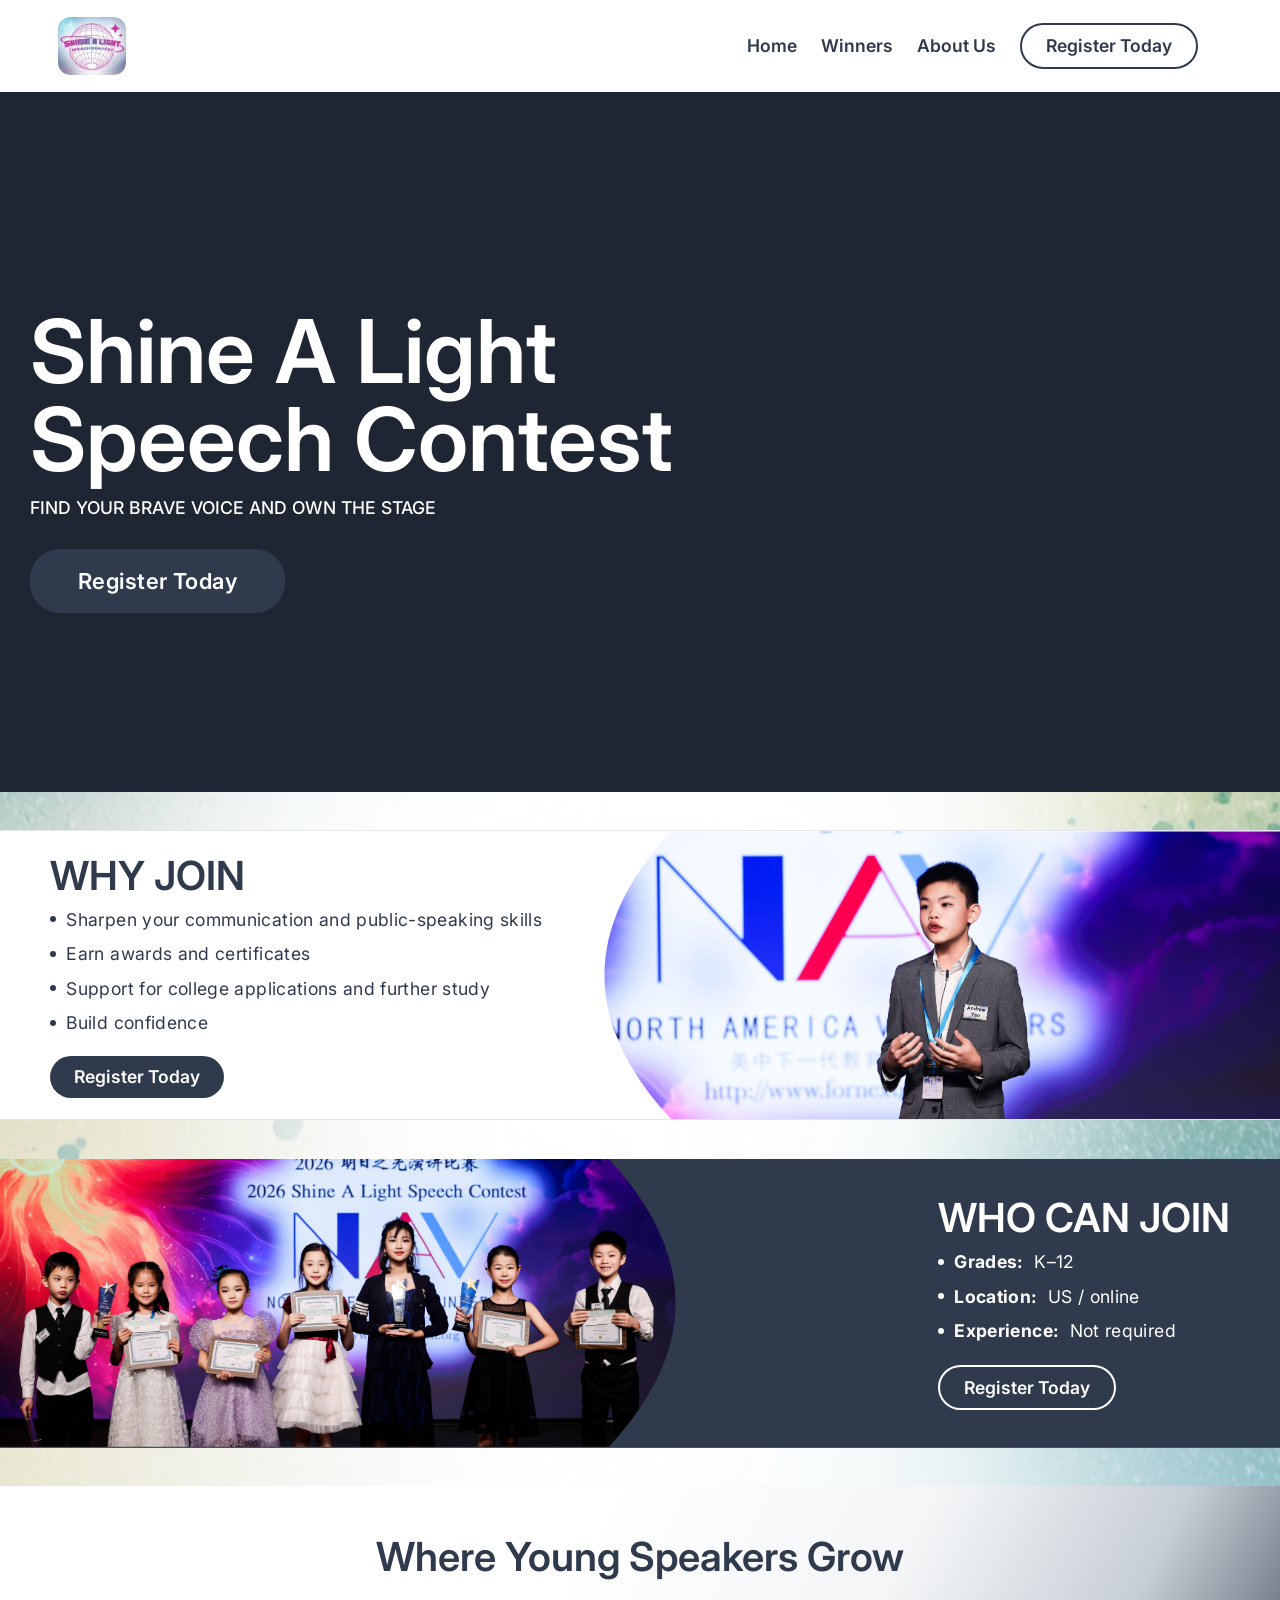
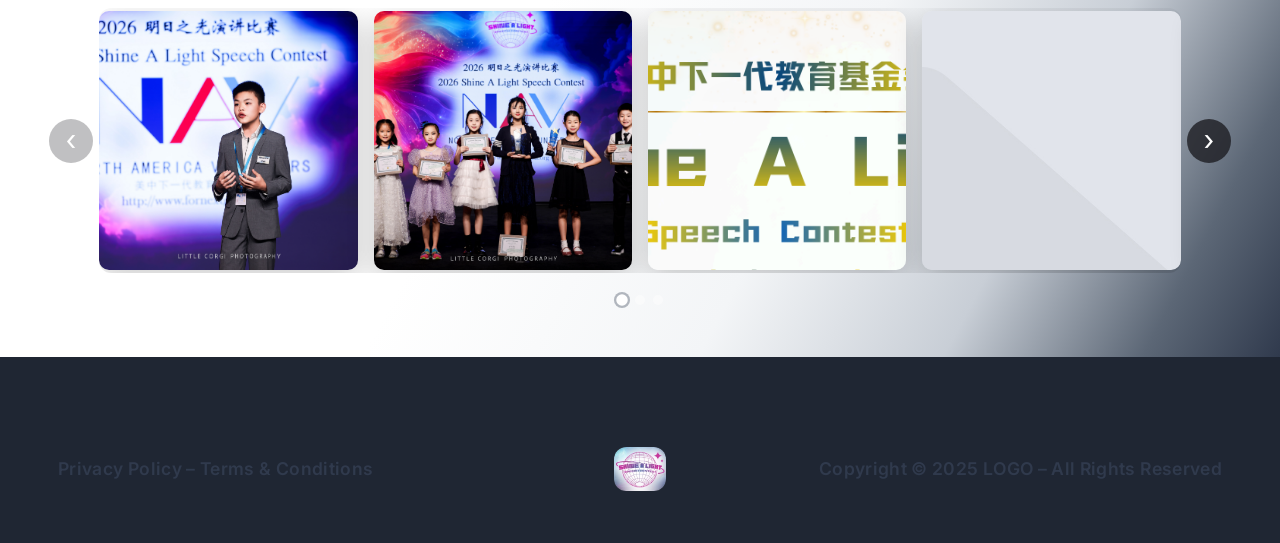
==== commit bff63b14: "adding about page and reorganize winners as table view" ====
--- a/index.html
+++ b/index.html
@@ -20,8 +20,8 @@
               <nav class="menu__body">
                 <ul class="menu__list">
                   <li class="menu__item"><a href="index.html" class="menu__link">Home</a></li>
-                  <li class="menu__item"><a href="winners.html" class="menu__link">2026 Winners</a></li>
-                  <li class="menu__item"><a href="contact.html" class="menu__link">Contact</a></li>
+                  <li class="menu__item"><a href="winners.html" class="menu__link">Winners</a></li>
+                  <li class="menu__item"><a href="contact.html" class="menu__link">About Us</a></li>
                 </ul>
                 <a href="#" class="actions-header__button">Register Today</a>
               </nav>
--- a/css/style.css
+++ b/css/style.css
@@ -940,53 +940,112 @@
 }
 
 .winners-page__container {
-  max-width: 48rem;
+  max-width: 72rem;
   margin: 0 auto;
   padding: 4rem 0.938rem 8rem;
 }
 
-.winners-page__division {
-  margin-bottom: 3.5rem;
-}
-
-.winners-page__division:last-child {
-  margin-bottom: 0;
-}
-
-.winners-page__division-title {
+.winners-page__matrix-heading {
   font-size: clamp(1.75rem, 3vw, 2.25rem);
-  margin-bottom: 1.25rem;
+  margin-bottom: 0.75rem;
   padding-bottom: 0.75rem;
   border-bottom: 2px solid #e1e4eb;
   color: #303a4d;
-}
-
-.winners-page__list {
-  margin: 0;
+  text-align: center;
+}
+
+.winners-page__caption {
+  position: absolute;
+  width: 1px;
+  height: 1px;
   padding: 0;
-  list-style: none;
-}
-
-.winners-page__list li {
-  padding: 0.65rem 0;
-  border-bottom: 1px solid rgba(225, 228, 235, 0.9);
+  margin: -1px;
+  overflow: hidden;
+  clip: rect(0, 0, 0, 0);
+  white-space: nowrap;
+  border: 0;
+}
+
+.winners-page__table-wrap {
+  overflow-x: auto;
+  -webkit-overflow-scrolling: touch;
+  margin: 0 -0.25rem;
+  padding: 0 0.25rem;
+}
+
+.winners-page__table {
+  width: 100%;
+  min-width: min(100%, 22rem);
+  border-collapse: collapse;
   font-size: 1.05rem;
   line-height: 1.45;
   letter-spacing: 0.02em;
   color: #303a4d;
 }
 
-.winners-page__list li:last-child {
-  border-bottom: none;
-}
-
-.winners-page__name {
-  font-weight: 600;
-}
-
-.winners-page__award {
+.winners-page__table--matrix {
+  min-width: 44rem;
+}
+
+.winners-page__table thead th {
+  text-align: left;
+  font-weight: 600;
+  color: #303a4d;
+  padding: 0.5rem 0.65rem 0.75rem;
+  border-bottom: 2px solid #e1e4eb;
+  vertical-align: bottom;
+}
+
+.winners-page__table--matrix thead th:first-child {
+  min-width: 12rem;
+}
+
+.winners-page__table tbody th[scope="row"] {
+  text-align: left;
   font-weight: 500;
   color: #4a5568;
+  padding: 0.65rem 0.65rem;
+  border-bottom: 1px solid rgba(225, 228, 235, 0.9);
+  vertical-align: top;
+  min-width: 11rem;
+}
+
+.winners-page__table tbody td {
+  padding: 0.65rem 0.65rem;
+  border-bottom: 1px solid rgba(225, 228, 235, 0.9);
+  vertical-align: top;
+}
+
+.winners-page__table tbody tr:last-child th,
+.winners-page__table tbody tr:last-child td {
+  border-bottom: none;
+}
+
+.winners-page__table--matrix thead th:first-child,
+.winners-page__table--matrix tbody th[scope="row"] {
+  position: sticky;
+  left: 0;
+  z-index: 1;
+  background-color: #fff;
+  box-shadow: 6px 0 12px -8px rgba(16, 20, 28, 0.18);
+}
+
+.winners-page__table--matrix thead th:first-child {
+  z-index: 2;
+}
+
+.winners-page__name {
+  font-weight: 600;
+}
+
+.winners-page__table--matrix .winners-page__name {
+  min-width: 8.5rem;
+}
+
+.winners-page__empty {
+  color: #a0aec0;
+  font-weight: 400;
+  text-align: left;
 }
 
 @media (max-width: 47.999rem) {
@@ -999,7 +1058,7 @@
 /* ****************CONTACT PAGE****************/
 
 .main_contact {
-  background: url("../img/contact/background_placeholder.png") center / cover no-repeat;
+  background: url("../img/about/hero.jpg") center / cover no-repeat;
 }
 
 .contact__container {
